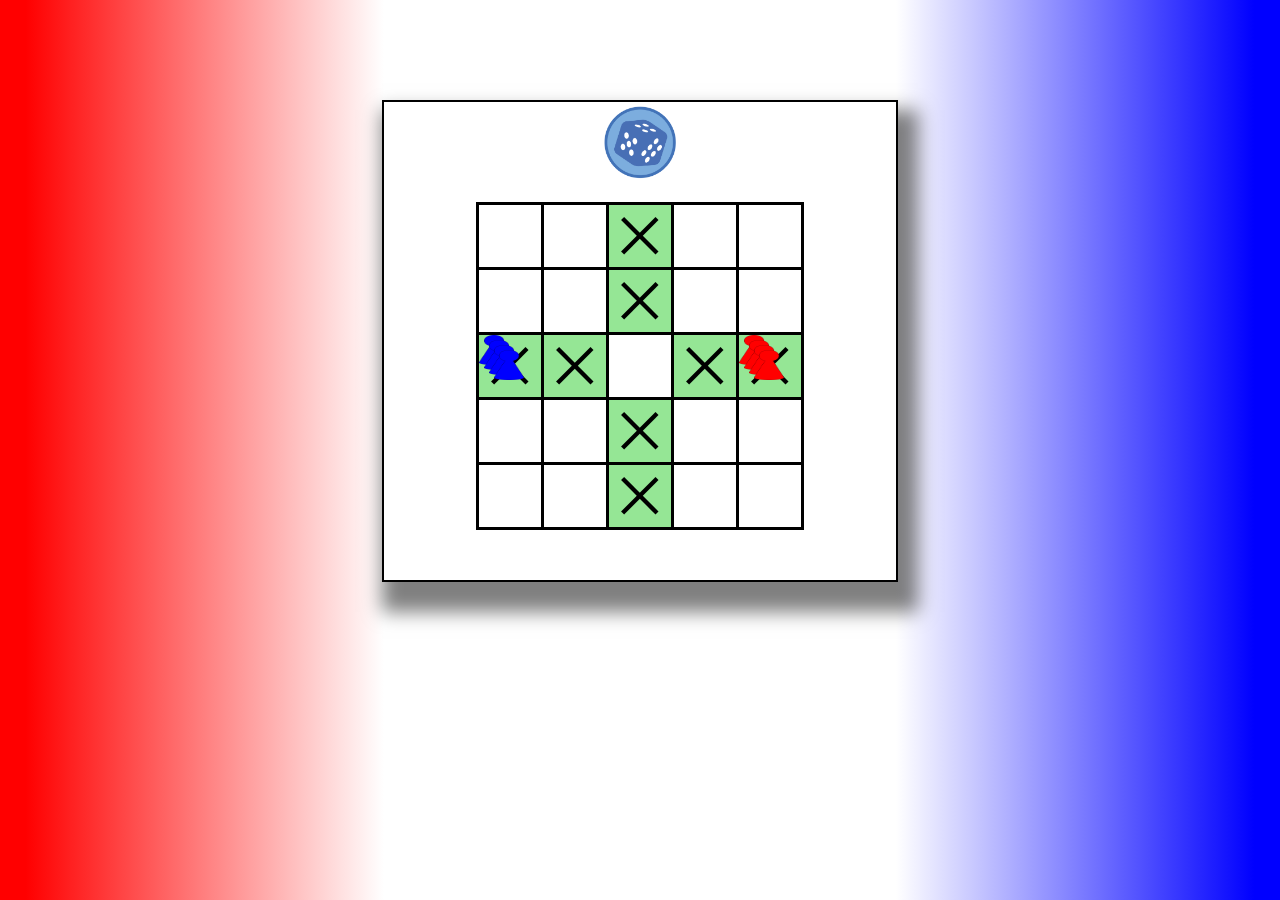
==== game.html @ 139c7ebb "changes" ====
<!DOCTYPE html>
<html>
<head>
    <meta name="viewport" content="width=device-width, initial-scale=1.0">
    <title>AstaChamma Game</title>
    <link rel="stylesheet" href="style.css">
    <script src="service.js" ></script>
</head>
<body> 
    <div id="gameOverMessage"></div>
    <div class="main-bar">
        <!-- <h1 class="color : #011F5B">ASTA CHAMMA ONLINE GAME</h1> -->
        <button id="randomButton">DICE</button>
        <p id="randomNumber"></p>
          <div class="players-position">
            <h1 id="playerOne"style="color : blue"></h1>
        <!-- Game Board Table -->
            <table>
                <tbody id="gameBoard">
                    <tr>
                        <td></td>
                        <td></td>
                        <td class="x-mark"></td>
                        <td></td>
                        <td></td>
                    </tr>
                    <tr>
                        <td></td>
                        <td></td>
                        <td class="x-mark"></td>
                        <td></td>
                        <td></td>
                    </tr>
                    <tr>
                        <td class="x-mark"></td>
                        <td class="x-mark"></td>
                        <td></td>
                        <td class="x-mark"></td>
                        <td class="x-mark"></td>
                    </tr>
                    <tr>
                        <td></td>
                        <td></td>
                        <td class="x-mark"></td>
                        <td></td>
                        <td></td>
                    </tr>
                    <tr>
                        <td></td>
                        <td></td>
                        <td class="x-mark"></td>
                        <td></td>
                        <td></td>
                    </tr>
                </tbody>
            </table>
            <h1 id="playerTwo"style="color : red"></h1>
        </div>

        </div>
    </div>

    <!-- Add the audio element -->
    <audio id="diceSound" src="dice-95077.mp3"></audio>
    <audio id="jumpSound" src="player-jumping.wav"></audio>

    <!-- Game Over Modal -->
    <div id="gameOverModal" class="modal">
        <div class="modal-content">
            <span id="closeModal" class="close">&times;</span>
            <p id="modalMessage"></p>
            <button id="restartButton">Restart Game</button>
        </div>
    </div>

    
</body>
</html>
---- style.css ----
body {
    display: flex;
    justify-content: center;
    align-items: flex-start;
    height: 100vh;
    margin: 0;
    position: relative;
    background: linear-gradient(to right, red 2%, white 30%, transparent 30%), 
                linear-gradient(to left, blue 2%, white 30%, transparent 2%);
    background-blend-mode: normal;
}

.player1 {
    width: 200px;
    text-align: center;
    position: absolute;
    top: 20px; 
    left: 20px; 
}

.main-bar {
    text-align: center;
    margin-top: 100px;
    padding-bottom: 50px;
    box-shadow: 10px 20px 18px 10px rgba(0,0,0,0.5);
    transition: 0.3s;
    width: 40%;
    border: 2px solid black;
    
  }
  
  .main-bar:hover {
    box-shadow: 0 8px 16px 0 rgba(0,0,0,0.2);
  }

table {
    border-collapse: collapse;
    margin: 0 auto;
}
.players-position{
    display: flex;
    justify-content: space-around;    
}
td {
    width: 60px; /* Adjust the width as needed */
    height: 60px; /* Adjust the height as needed */
    border: 3px solid black;
    text-align: center;
    vertical-align: middle;
    position: relative;
    overflow: hidden; /* Ensure content does not overflow the cell */
}
.modal {
    display: none;
    position: fixed;
    z-index: 1;
    left: 0;
    top: 0;
    width: 100%;
    height: 100%;
    overflow: auto;
    background-color: rgb(0, 0, 0);
    background-color: rgba(0, 0, 0, 0.4);
    padding-top: 60px;
}

.modal-content {
    background-color: #fefefe;
    margin: 5% auto;
    padding: 20px;
    border: 1px solid #888;
    width: 80%;
}

.close {
    color: #aaa;
    float: right;
    font-size: 28px;
    font-weight: bold;
}

.close:hover,
.close:focus {
    color: black;
    text-decoration: none;
    cursor: pointer;
}
.x-mark {
    background-color: rgb(149, 230, 149);
}

.cell-image {
    width: 30px; 
    height: 30px; 
    position: absolute; 
    transition: left 0.5s, top 0.5s;
}

.x-mark::before {
    content: '';
    position: absolute;
    top: 50%;
    left: 50%;
    width: 70%; /* Adjust the size of the X relative to the cell */
    height: 70%; /* Adjust the size of the X relative to the cell */
    background: url('data:image/svg+xml;utf8,<svg xmlns="http://www.w3.org/2000/svg" viewBox="0 0 100 100"><line x1="10" y1="10" x2="90" y2="90" stroke="black" stroke-width="10"/><line x1="10" y1="90" x2="90" y2="10" stroke="black" stroke-width="10"/></svg>') no-repeat center center;
    background-size: contain;
    transform: translate(-50%, -50%);
}

.boxes {
    display: flex;
    justify-content: space-around;
    margin-top: 10px;
}

.box {
    width: 30px; 
    height: 30px; 
    background-color: red; /* Adjust the color as needed */
    border: 1px solid black;
}

#randomNumber {
    font-size: 20px; 
    font-weight: bold; 
    margin-top: 10px;
    color: navy; 
    text-align: center; 
}
#randomButton{
    border-radius: 15px;
    color: white;
    background-color: blue ;
    padding-left: 30px;
    padding-right: 30px;
    font-size: 35px;
    border: none;
    background: url('ludo.png') no-repeat center center;
    background-size: contain;
            width: 100px;  
            height: 80px; 
            border: none;
            cursor: pointer;
            text-indent: -9999px;
}

.tablecontain{
    display: flex;
    justify-content: space-around; 
    align-items: center;
    margin-top: 20px; 
}
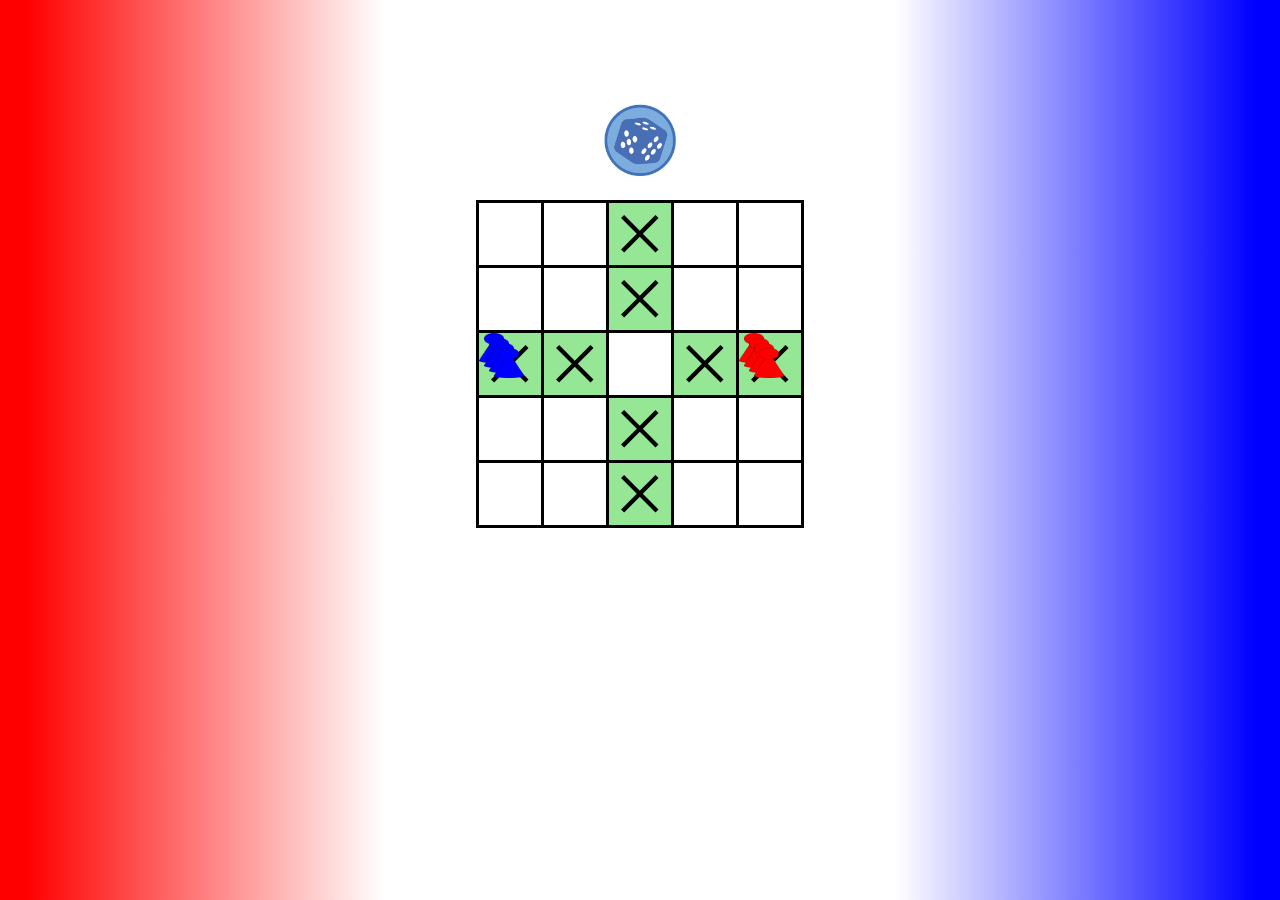
==== commit c869bd8c: "changes" ====
--- a/game.html
+++ b/game.html
@@ -69,6 +69,187 @@
         <div class="modal-content">
             <span id="closeModal" class="close">&times;</span>
             <p id="modalMessage"></p>
+            <div class="fireworks">
+                <div class="firework">
+                  <div class="explosion">
+                    <div class="spark gold"></div>
+                  </div>
+                  <div class="explosion">
+                    <div class="spark gold"></div>
+                  </div>
+                  <div class="explosion">
+                    <div class="spark gold"></div>
+                  </div>
+                  <div class="explosion">
+                    <div class="spark gold"></div>
+                  </div>
+                  <div class="explosion">
+                    <div class="spark gold"></div>
+                  </div>
+                  <div class="explosion">
+                    <div class="spark gold"></div>
+                  </div>
+                  <div class="explosion">
+                    <div class="spark gold"></div>
+                  </div>
+                  <div class="explosion">
+                    <div class="spark gold"></div>
+                  </div>
+                </div>
+                <div class="firework" style="margin-top: -70px">
+                  <div class="explosion">
+                    <div class="spark silver"></div>
+                  </div>
+                  <div class="explosion">
+                    <div class="spark silver"></div>
+                  </div>
+                  <div class="explosion">
+                    <div class="spark silver"></div>
+                  </div>
+                  <div class="explosion">
+                    <div class="spark silver"></div>
+                  </div>
+                  <div class="explosion">
+                    <div class="spark silver"></div>
+                  </div>
+                  <div class="explosion">
+                    <div class="spark silver"></div>
+                  </div>
+                  <div class="explosion">
+                    <div class="spark silver"></div>
+                  </div>
+                  <div class="explosion">
+                    <div class="spark silver"></div>
+                  </div>
+                </div>
+                <div class="firework">
+                  <div class="explosion">
+                    <div class="spark gold"></div>
+                  </div>
+                  <div class="explosion">
+                    <div class="spark gold"></div>
+                  </div>
+                  <div class="explosion">
+                    <div class="spark gold"></div>
+                  </div>
+                  <div class="explosion">
+                    <div class="spark gold"></div>
+                  </div>
+                  <div class="explosion">
+                    <div class="spark gold"></div>
+                  </div>
+                  <div class="explosion">
+                    <div class="spark gold"></div>
+                  </div>
+                  <div class="explosion">
+                    <div class="spark gold"></div>
+                  </div>
+                  <div class="explosion">
+                    <div class="spark gold"></div>
+                  </div>
+                </div>
+                <div class="firework" style="margin-top: 70px">
+                  <div class="explosion">
+                    <div class="spark silver"></div>
+                  </div>
+                  <div class="explosion">
+                    <div class="spark silver"></div>
+                  </div>
+                  <div class="explosion">
+                    <div class="spark silver"></div>
+                  </div>
+                  <div class="explosion">
+                    <div class="spark silver"></div>
+                  </div>
+                  <div class="explosion">
+                    <div class="spark silver"></div>
+                  </div>
+                  <div class="explosion">
+                    <div class="spark silver"></div>
+                  </div>
+                  <div class="explosion">
+                    <div class="spark silver"></div>
+                  </div>
+                  <div class="explosion">
+                    <div class="spark silver"></div>
+                  </div>
+                </div>
+                <div class="firework">
+                  <div class="explosion">
+                    <div class="spark gold"></div>
+                  </div>
+                  <div class="explosion">
+                    <div class="spark gold"></div>
+                  </div>
+                  <div class="explosion">
+                    <div class="spark gold"></div>
+                  </div>
+                  <div class="explosion">
+                    <div class="spark gold"></div>
+                  </div>
+                  <div class="explosion">
+                    <div class="spark gold"></div>
+                  </div>
+                  <div class="explosion">
+                    <div class="spark gold"></div>
+                  </div>
+                  <div class="explosion">
+                    <div class="spark gold"></div>
+                  </div>
+                  <div class="explosion">
+                    <div class="spark gold"></div>
+                  </div>
+                </div>
+                <div class="firework" style="margin-top: -70px">
+                  <div class="explosion">
+                    <div class="spark silver"></div>
+                  </div>
+                  <div class="explosion">
+                    <div class="spark silver"></div>
+                  </div>
+                  <div class="explosion">
+                    <div class="spark silver"></div>
+                  </div>
+                  <div class="explosion">
+                    <div class="spark silver"></div>
+                  </div>
+                  <div class="explosion">
+                    <div class="spark silver"></div>
+                  </div>
+                  <div class="explosion">
+                    <div class="spark silver"></div>
+                  </div>
+                  <div class="explosion">
+                    <div class="spark silver"></div>
+                  </div>
+                  <div class="explosion">
+                    <div class="spark silver"></div>
+                  </div>
+                </div>
+                <div class="firework">
+                  <div class="explosion">
+                    <div class="spark gold"></div>
+                  </div>
+                  <div class="explosion">
+                    <div class="spark gold"></div>
+                  </div>
+                  <div class="explosion">
+                    <div class="spark gold"></div>
+                  </div>
+                  <div class="explosion">
+                    <div class="spark gold"></div>
+                  </div>
+                  <div class="explosion">
+                    <div class="spark gold"></div>
+                  </div>
+                  <div class="explosion">
+                    <div class="spark gold"></div>
+                  </div>
+                  <div class="explosion">
+                    <div class="spark gold"></div>
+                  </div>
+                </div>
+              </div>
             <button id="restartButton">Restart Game</button>
         </div>
     </div>
--- a/style.css
+++ b/style.css
@@ -1,3 +1,4 @@
+/* Base styles */
 body {
     display: flex;
     justify-content: center;
@@ -10,46 +11,40 @@
     background-blend-mode: normal;
 }
 
-.player1 {
-    width: 200px;
-    text-align: center;
-    position: absolute;
-    top: 20px; 
-    left: 20px; 
-}
-
 .main-bar {
     text-align: center;
     margin-top: 100px;
-    padding-bottom: 50px;
-    box-shadow: 10px 20px 18px 10px rgba(0,0,0,0.5);
-    transition: 0.3s;
+    /* padding-bottom: 50px; */
+    /* box-shadow: 10px 20px 18px 10px rgba(0,0,0,0.5); */
+    /* transition: 0.3s; */
     width: 40%;
-    border: 2px solid black;
-    
-  }
-  
-  .main-bar:hover {
+    /* border: 2px solid black; */
+}
+
+/* .main-bar:hover {
     box-shadow: 0 8px 16px 0 rgba(0,0,0,0.2);
-  }
+} */
 
 table {
     border-collapse: collapse;
     margin: 0 auto;
 }
-.players-position{
+
+.players-position {
     display: flex;
-    justify-content: space-around;    
+    justify-content: space-around;
 }
+
 td {
-    width: 60px; /* Adjust the width as needed */
-    height: 60px; /* Adjust the height as needed */
+    width: 60px; 
+    height: 60px; 
     border: 3px solid black;
     text-align: center;
     vertical-align: middle;
     position: relative;
-    overflow: hidden; /* Ensure content does not overflow the cell */
+    overflow: hidden; 
 }
+
 .modal {
     display: none;
     position: fixed;
@@ -85,14 +80,15 @@
     text-decoration: none;
     cursor: pointer;
 }
+
 .x-mark {
     background-color: rgb(149, 230, 149);
 }
 
 .cell-image {
-    width: 30px; 
-    height: 30px; 
-    position: absolute; 
+    width: 30px;
+    height: 30px;
+    position: absolute;
     transition: left 0.5s, top 0.5s;
 }
 
@@ -115,39 +111,58 @@
 }
 
 .box {
-    width: 30px; 
-    height: 30px; 
+    width: 30px;
+    height: 30px;
     background-color: red; /* Adjust the color as needed */
     border: 1px solid black;
 }
 
 #randomNumber {
-    font-size: 20px; 
-    font-weight: bold; 
+    font-size: 20px;
+    font-weight: bold;
     margin-top: 10px;
-    color: navy; 
-    text-align: center; 
+    color: navy;
+    text-align: center;
 }
-#randomButton{
+
+#randomButton {
     border-radius: 15px;
     color: white;
-    background-color: blue ;
+    background-color: blue;
     padding-left: 30px;
     padding-right: 30px;
     font-size: 35px;
     border: none;
     background: url('ludo.png') no-repeat center center;
     background-size: contain;
-            width: 100px;  
-            height: 80px; 
-            border: none;
-            cursor: pointer;
-            text-indent: -9999px;
+    width: 100px;
+    height: 80px;
+    border: none;
+    cursor: pointer;
+    text-indent: -9999px;
 }
 
-.tablecontain{
+.tablecontain {
     display: flex;
-    justify-content: space-around; 
+    justify-content: space-around;
     align-items: center;
-    margin-top: 20px; 
+    margin-top: 20px;
 }
+
+/* Media query for smaller screens */
+@media screen and (max-width: 968px) {
+    .main-bar {
+        text-align: center;
+        margin-top: 20px;
+        /* padding-bottom: 50px; */
+        /* box-shadow: 10px 20px 18px 10px rgba(0,0,0,0.5); */
+        /* transition: 0.3s; */
+        width: 70%;
+        /* border: 2px solid black; */
+        
+    }
+    .players-position {
+        flex-direction: column; 
+        
+    }   
+}
